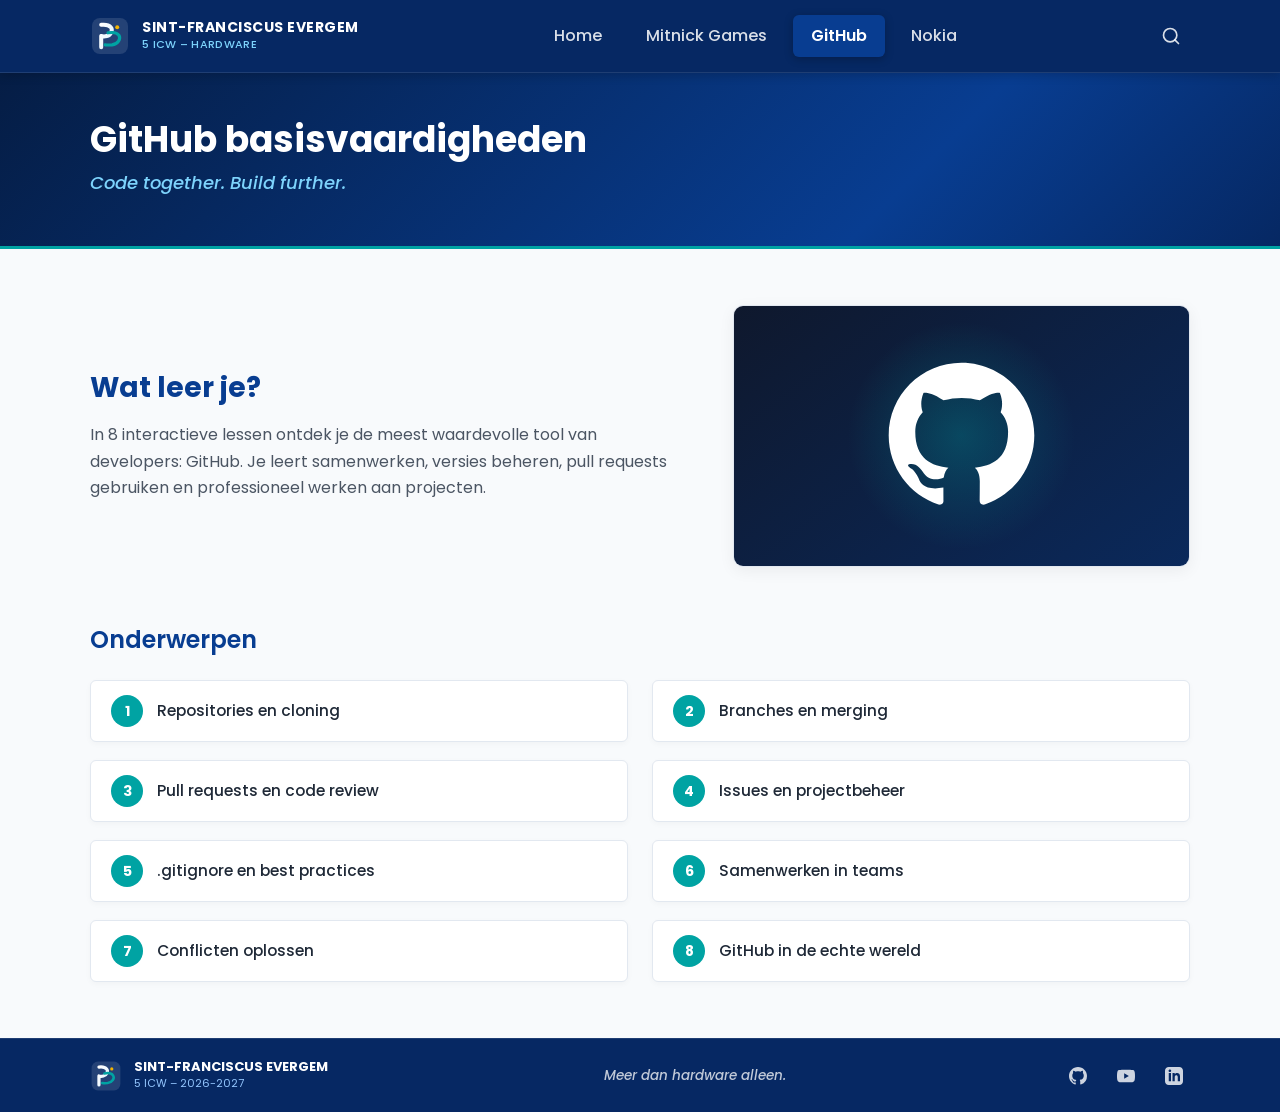
==== github.html @ 963df478 "feat(Tweede grote push nadat de opdracht is veranderd)" ====
<!DOCTYPE html>
<html lang="nl">
<head>
  <meta charset="UTF-8">
  <meta name="viewport" content="width=device-width, initial-scale=1.0">
  <title>GitHub basisvaardigheden - Intermezzo's 5 Hardware | Sint-Franciscus Evergem</title>
  <meta name="description" content="GitHub basisvaardigheden - 8 interactieve lessen over de meest waardevolle tool van developers. Code together. Build further.">
  <link rel="stylesheet" href="assets/css/style.css">
  <link rel="icon" type="image/svg+xml" href="assets/images/logo.svg">
</head>
<body>

  <!-- Header & Navigatie -->
  <header class="site-header">
    <div class="container header-inner">
      <a href="index.html" class="brand-link" aria-label="Sint-Franciscus Evergem Home">
        <img src="assets/images/logo.svg" alt="Sint-Franciscus Evergem logo" class="brand-logo-img">
        <div class="brand-text">
          <span class="brand-title">Sint-Franciscus Evergem</span>
          <span class="brand-sub">5 ICW – HARDWARE</span>
        </div>
      </a>

      <nav aria-label="Hoofdnavigatie">
        <ul class="nav-menu">
          <li><a href="index.html" class="nav-link">Home</a></li>
          <li><a href="mitnick.html" class="nav-link">Mitnick Games</a></li>
          <li><a href="github.html" class="nav-link active" aria-current="page">GitHub</a></li>
          <li><a href="nokia.html" class="nav-link">Nokia</a></li>
        </ul>
      </nav>

      <div class="header-actions">
        <button class="search-toggle-btn" aria-label="Open zoekbalk" title="Zoeken">
          <svg viewBox="0 0 24 24" width="20" height="20" stroke="currentColor" stroke-width="2" fill="none" stroke-linecap="round" stroke-linejoin="round">
            <circle cx="11" cy="11" r="8"></circle>
            <line x1="21" y1="21" x2="16.65" y2="16.65"></line>
          </svg>
        </button>

        <button class="mobile-menu-btn" aria-label="Open menu" aria-expanded="false">
          <svg viewBox="0 0 24 24" stroke="currentColor" stroke-width="2" fill="none" stroke-linecap="round" stroke-linejoin="round">
            <line x1="3" y1="12" x2="21" y2="12"></line>
            <line x1="3" y1="6" x2="21" y2="6"></line>
            <line x1="3" y1="18" x2="21" y2="18"></line>
          </svg>
        </button>
      </div>
    </div>

    <!-- Uitklapbare zoekbalk -->
    <div class="search-bar-container">
      <div class="search-input-wrapper">
        <input type="text" id="siteSearchInput" placeholder="Zoek op de website (bv. GitHub, Mitnick, Nokia)..." autocomplete="off">
        <button class="search-close-btn" aria-label="Sluit zoekbalk">&times;</button>
      </div>
      <div class="search-results-box" id="searchResultsBox"></div>
    </div>
  </header>

  <!-- Hoofdinhoud -->
  <main class="main-content">
    <!-- Hero Banner (GitHub) -->
    <section class="page-hero">
      <div class="container">
        <h1 class="page-hero-title">GitHub basisvaardigheden</h1>
        <p class="page-hero-subtitle">Code together. Build further.</p>
      </div>
    </section>

    <!-- Inhoud Sectie -->
    <section class="detail-section">
      <div class="container">
        <!-- Bovenste rij: Tekst + GitHub Badge Afbeelding -->
        <div class="detail-split-row">
          <div class="detail-text">
            <h2>Wat leer je?</h2>
            <p>
              In 8 interactieve lessen ontdek je de meest waardevolle tool van developers: 
              GitHub. Je leert samenwerken, versies beheren, pull requests gebruiken en professioneel werken aan projecten.
            </p>
          </div>
          <div class="detail-media">
            <img src="assets/images/github-badge.svg" alt="GitHub Octocat logo en developer community">
          </div>
        </div>

        <!-- Onderste rij: 8 Genummerde Onderwerpen -->
        <div class="topics-section">
          <h3>Onderwerpen</h3>
          <div class="topics-grid">
            <div class="topic-item">
              <span class="topic-badge">1</span>
              <span class="topic-text">Repositories en cloning</span>
            </div>
            <div class="topic-item">
              <span class="topic-badge">2</span>
              <span class="topic-text">Branches en merging</span>
            </div>
            <div class="topic-item">
              <span class="topic-badge">3</span>
              <span class="topic-text">Pull requests en code review</span>
            </div>
            <div class="topic-item">
              <span class="topic-badge">4</span>
              <span class="topic-text">Issues en projectbeheer</span>
            </div>
            <div class="topic-item">
              <span class="topic-badge">5</span>
              <span class="topic-text">.gitignore en best practices</span>
            </div>
            <div class="topic-item">
              <span class="topic-badge">6</span>
              <span class="topic-text">Samenwerken in teams</span>
            </div>
            <div class="topic-item">
              <span class="topic-badge">7</span>
              <span class="topic-text">Conflicten oplossen</span>
            </div>
            <div class="topic-item">
              <span class="topic-badge">8</span>
              <span class="topic-text">GitHub in de echte wereld</span>
            </div>
          </div>
        </div>
      </div>
    </section>
  </main>

  <!-- 7. Footer (op alle pagina's) -->
  <footer class="site-footer">
    <div class="container footer-inner">
      <div class="footer-brand">
        <img src="assets/images/logo.svg" alt="Sint-Franciscus Evergem schoollogo" class="footer-logo-img">
        <div>
          <div class="footer-brand-title">SINT-FRANCISCUS EVERGEM</div>
          <div class="footer-brand-sub">5 ICW – 2026-2027</div>
        </div>
      </div>

      <div class="footer-slogan">
        Meer dan hardware alleen.
      </div>

      <div class="footer-socials" aria-label="Sociale netwerken">
        <a href="https://github.com" target="_blank" rel="noopener noreferrer" class="social-link" aria-label="GitHub">
          <svg viewBox="0 0 24 24"><path d="M12 0C5.37 0 0 5.37 0 12c0 5.31 3.435 9.795 8.205 11.385.6.105.825-.255.825-.57 0-.285-.015-1.23-.015-2.235-3.015.555-3.795-.735-4.035-1.41-.135-.345-.72-1.41-1.23-1.695-.42-.225-1.02-.78-.015-.795.945-.015 1.62.87 1.845 1.23 1.08 1.815 2.805 1.305 3.495.99.105-.78.42-1.305.765-1.605-2.67-.3-5.46-1.335-5.46-5.925 0-1.305.465-2.385 1.23-3.225-.12-.3-.54-1.53.12-3.18 0 0 1.005-.315 3.3 1.23.96-.27 1.98-.405 3-.405s2.04.135 3 .405c2.295-1.56 3.3-1.23 3.3-1.23.66 1.65.24 2.88.12 3.18.765.84 1.23 1.905 1.23 3.225 0 4.605-2.805 5.625-5.475 5.925.435.375.81 1.095.81 2.22 0 1.605-.015 2.895-.015 3.3 0 .315.225.69.825.57A12.02 12.02 0 0024 12c0-6.63-5.37-12-12-12z"/></svg>
        </a>
        <a href="https://youtube.com" target="_blank" rel="noopener noreferrer" class="social-link" aria-label="YouTube">
          <svg viewBox="0 0 24 24"><path d="M23.498 6.186a3.016 3.016 0 0 0-2.122-2.136C19.505 3.545 12 3.545 12 3.545s-7.505 0-9.377.505A3.017 3.017 0 0 0 .502 6.186C0 8.07 0 12 0 12s0 3.93.502 5.814a3.016 3.016 0 0 0 2.122 2.136c1.871.505 9.376.505 9.376.505s7.505 0 9.377-.505a3.015 3.015 0 0 0 2.122-2.136C24 15.93 24 12 24 12s0-3.93-.502-5.814zM9.545 15.568V8.432L15.818 12l-6.273 3.568z"/></svg>
        </a>
        <a href="https://linkedin.com" target="_blank" rel="noopener noreferrer" class="social-link" aria-label="LinkedIn">
          <svg viewBox="0 0 24 24"><path d="M19 0h-14c-2.761 0-5 2.239-5 5v14c0 2.761 2.239 5 5 5h14c2.762 0 5-2.239 5-5v-14c0-2.761-2.238-5-5-5zm-11 19h-3v-11h3v11zm-1.5-12.268c-.966 0-1.75-.79-1.75-1.764s.784-1.764 1.75-1.764 1.75.79 1.75 1.764-.783 1.764-1.75 1.764zm13.5 12.268h-3v-5.604c0-3.368-4-3.113-4 0v5.604h-3v-11h3v1.765c1.396-2.586 7-2.777 7 2.476v6.759z"/></svg>
        </a>
      </div>
    </div>
  </footer>

  <script src="assets/js/main.js"></script>
</body>
</html>
---- assets/css/style.css ----
/* ==========================================================================
   SINT-FRANCISCUS EVERGEM - 5 ICW (HARDWARE)
   Website Intermezzo's 5 Hardware - Mockup & Functioneel Design
   ========================================================================== */

@import url('https://fonts.googleapis.com/css2?family=Poppins:ital,wght@0,400;0,500;0,600;0,700;1,400;1,600&display=swap');

/* --- 2. Kleurenpallet & Variabelen --- */
:root {
  --primary: #083D91;          /* Donkerblauw */
  --primary-dark: #052968;
  --primary-deep: #061c3d;
  --primary-light: #1254bf;
  --secondary: #00A3A3;        /* Teal */
  --secondary-hover: #008787;
  --secondary-light: #e0f7f7;
  --accent: #F4B400;           /* Geel */
  --accent-hover: #dc9f00;
  --bg-page: #F8FAFC;          /* Lichtgrijs */
  --text-main: #1F2937;        /* Donkergrijs */
  --text-muted: #4B5563;
  --text-light: #9CA3AF;
  --white: #FFFFFF;
  --border: #E2E8F0;
  --card-shadow: 0 4px 16px rgba(0, 0, 0, 0.06);
  --card-hover-shadow: 0 10px 25px rgba(8, 61, 145, 0.12);
  --header-bg: #062863;
  --footer-bg: #062863;
  --radius-sm: 6px;
  --radius-md: 10px;
  --radius-lg: 14px;
  --font-family: 'Poppins', -apple-system, BlinkMacSystemFont, 'Segoe UI', Roboto, sans-serif;
}

/* --- Reset & Basis --- */
*, *::before, *::after {
  box-sizing: border-box;
  margin: 0;
  padding: 0;
}

html {
  scroll-behavior: smooth;
}

body {
  font-family: var(--font-family);
  font-size: 16px;
  font-weight: 400;
  line-height: 1.6;
  color: var(--text-main);
  background-color: var(--bg-page);
  min-height: 100vh;
  display: flex;
  flex-direction: column;
  overflow-x: hidden; /* Checklist: Geen horizontale scrollbar */
}

/* --- 3. Typografie --- */
h1 {
  font-size: 36px;
  font-weight: 700;
  line-height: 1.25;
}

h2 {
  font-size: 28px;
  font-weight: 700;
  line-height: 1.3;
  color: var(--primary);
  margin-bottom: 1rem;
}

h3 {
  font-size: 20px;
  font-weight: 600;
  line-height: 1.4;
  color: var(--text-main);
}

p {
  font-size: 16px;
  font-weight: 400;
  color: var(--text-muted);
  line-height: 1.65;
}

a {
  color: inherit;
  text-decoration: none;
  transition: all 0.2s ease-in-out;
}

img {
  max-width: 100%;
  height: auto;
  display: block;
}

/* --- Containers & Layout --- */
.container {
  width: 100%;
  max-width: 1140px;
  margin: 0 auto;
  padding: 0 20px;
}

.main-content {
  flex: 1 0 auto;
}

/* --- 4. Componenten & Knoppen --- */
.btn {
  display: inline-flex;
  align-items: center;
  justify-content: center;
  gap: 8px;
  font-family: var(--font-family);
  font-size: 16px;
  font-weight: 600;
  padding: 11px 24px;
  border-radius: var(--radius-sm);
  cursor: pointer;
  border: none;
  transition: all 0.25s ease;
  text-decoration: none;
}

/* Primaire knop (Donkerblauw) */
.btn-primary {
  background-color: var(--primary);
  color: var(--white);
  border: 2px solid var(--primary);
}

.btn-primary:hover, .btn-primary:focus-visible {
  background-color: var(--primary-dark);
  border-color: var(--primary-dark);
  color: var(--white);
  transform: translateY(-1px);
  box-shadow: 0 4px 12px rgba(8, 61, 145, 0.25);
}

/* Secundaire knop (Teal border & tekst) */
.btn-secondary {
  background-color: transparent;
  color: var(--secondary);
  border: 2px solid var(--secondary);
}

.btn-secondary:hover, .btn-secondary:focus-visible {
  background-color: var(--secondary);
  color: var(--white);
  transform: translateY(-1px);
  box-shadow: 0 4px 12px rgba(0, 163, 163, 0.2);
}

/* Accent knop (Geel, gebruikt in Home Hero) */
.btn-accent {
  background-color: var(--accent);
  color: #111827;
  font-weight: 700;
  border: 2px solid var(--accent);
  box-shadow: 0 4px 14px rgba(244, 180, 0, 0.35);
}

.btn-accent:hover, .btn-accent:focus-visible {
  background-color: var(--accent-hover);
  border-color: var(--accent-hover);
  color: #111827;
  transform: translateY(-2px);
  box-shadow: 0 6px 18px rgba(244, 180, 0, 0.45);
}

/* --- Header & Navigatie --- */
.site-header {
  background-color: var(--header-bg);
  position: sticky;
  top: 0;
  z-index: 1000;
  border-bottom: 1px solid rgba(255, 255, 255, 0.1);
  box-shadow: 0 2px 10px rgba(0, 0, 0, 0.2);
}

.header-inner {
  display: flex;
  align-items: center;
  justify-content: space-between;
  height: 72px;
}

/* Logo & School Branding */
.brand-link {
  display: flex;
  align-items: center;
  gap: 12px;
  color: var(--white);
}

.brand-logo-img {
  width: 40px;
  height: 40px;
  flex-shrink: 0;
}

.brand-text {
  display: flex;
  flex-direction: column;
}

.brand-title {
  font-size: 14px;
  font-weight: 700;
  letter-spacing: 0.5px;
  color: var(--white);
  text-transform: uppercase;
  line-height: 1.2;
}

.brand-sub {
  font-size: 11px;
  font-weight: 500;
  color: #7dd3fc;
  letter-spacing: 0.3px;
}

/* Nav Menu */
.nav-menu {
  display: flex;
  align-items: center;
  gap: 8px;
  list-style: none;
}

.nav-link {
  display: inline-block;
  font-size: 16px;
  font-weight: 500;
  color: rgba(255, 255, 255, 0.85);
  padding: 8px 18px;
  border-radius: var(--radius-sm);
  transition: all 0.2s ease;
}

.nav-link:hover {
  color: var(--white);
  background-color: rgba(255, 255, 255, 0.1);
}

/* Navigatie (actief) */
.nav-link.active {
  color: var(--white);
  background-color: var(--primary);
  font-weight: 600;
  box-shadow: 0 2px 8px rgba(0, 0, 0, 0.25);
  position: relative;
}

/* Header Acties (Zoekknop) */
.header-actions {
  display: flex;
  align-items: center;
  gap: 12px;
}

.search-toggle-btn {
  background: transparent;
  border: none;
  color: rgba(255, 255, 255, 0.85);
  width: 38px;
  height: 38px;
  border-radius: 50%;
  display: flex;
  align-items: center;
  justify-content: center;
  cursor: pointer;
  transition: all 0.2s ease;
}

.search-toggle-btn:hover {
  color: var(--white);
  background-color: rgba(255, 255, 255, 0.12);
}

.mobile-menu-btn {
  display: none;
  background: transparent;
  border: none;
  color: var(--white);
  width: 40px;
  height: 40px;
  cursor: pointer;
  padding: 8px;
}

.mobile-menu-btn svg {
  width: 24px;
  height: 24px;
}

/* Search Dropdown / Bar */
.search-bar-container {
  display: none;
  background-color: #051d45;
  padding: 12px 20px;
  border-bottom: 1px solid rgba(255, 255, 255, 0.1);
}

.search-bar-container.open {
  display: block;
  animation: slideDown 0.25s ease;
}

.search-input-wrapper {
  max-width: 600px;
  margin: 0 auto;
  position: relative;
  display: flex;
  align-items: center;
}

.search-input-wrapper input {
  width: 100%;
  padding: 10px 42px 10px 16px;
  border-radius: var(--radius-sm);
  border: 1px solid rgba(255, 255, 255, 0.2);
  background: rgba(255, 255, 255, 0.1);
  color: var(--white);
  font-family: var(--font-family);
  font-size: 15px;
  outline: none;
}

.search-input-wrapper input::placeholder {
  color: rgba(255, 255, 255, 0.55);
}

.search-input-wrapper input:focus {
  background: rgba(255, 255, 255, 0.15);
  border-color: var(--secondary);
}

.search-close-btn {
  position: absolute;
  right: 12px;
  background: transparent;
  border: none;
  color: rgba(255, 255, 255, 0.7);
  cursor: pointer;
  font-size: 16px;
}

.search-results-box {
  max-width: 600px;
  margin: 8px auto 0 auto;
  background: var(--white);
  border-radius: var(--radius-sm);
  box-shadow: 0 4px 16px rgba(0,0,0,0.3);
  overflow: hidden;
  display: none;
}

.search-results-box a {
  display: block;
  padding: 10px 16px;
  color: var(--text-main);
  border-bottom: 1px solid var(--border);
  font-size: 14px;
}

.search-results-box a:hover {
  background-color: var(--secondary-light);
  color: var(--primary);
}

/* --- Hero Sectie (Home) --- */
.hero-home {
  background: linear-gradient(135deg, #051d45 0%, #083D91 60%, #062863 100%);
  color: var(--white);
  padding: 56px 0 60px 0;
  position: relative;
  overflow: hidden;
}

.hero-home::before {
  content: '';
  position: absolute;
  top: 0;
  left: 0;
  right: 0;
  bottom: 0;
  background-image: 
    radial-gradient(circle at 10% 20%, rgba(0, 163, 163, 0.15) 0%, transparent 40%),
    radial-gradient(circle at 90% 80%, rgba(8, 61, 145, 0.25) 0%, transparent 50%);
  pointer-events: none;
}

.hero-grid {
  display: grid;
  grid-template-columns: 1.1fr 1fr;
  align-items: center;
  gap: 48px;
  position: relative;
  z-index: 1;
}

.hero-content {
  display: flex;
  flex-direction: column;
  align-items: flex-start;
}

.hero-title {
  color: var(--white);
  margin-bottom: 8px;
  letter-spacing: -0.5px;
}

.hero-subtitle {
  font-size: 22px;
  font-weight: 500;
  color: #93c5fd;
  margin-bottom: 16px;
}

.hero-desc {
  font-size: 16px;
  color: rgba(255, 255, 255, 0.88);
  margin-bottom: 28px;
  line-height: 1.6;
  max-width: 480px;
}

/* Hero Visual & Keywords (Home) */
.hero-visual-wrapper {
  display: flex;
  align-items: center;
  gap: 24px;
  justify-content: flex-end;
}

.hero-image-frame {
  position: relative;
  border-radius: var(--radius-md);
  overflow: hidden;
  box-shadow: 0 12px 30px rgba(0, 0, 0, 0.4);
  border: 1px solid rgba(255, 255, 255, 0.15);
  max-width: 440px;
}

.hero-image-frame img {
  width: 100%;
  height: 280px;
  object-fit: cover;
  transition: transform 0.4s ease;
}

.hero-image-frame:hover img {
  transform: scale(1.03);
}

.hero-keywords {
  display: flex;
  flex-direction: column;
  gap: 12px;
  font-size: 15px;
  font-weight: 700;
  letter-spacing: 2px;
  color: rgba(255, 255, 255, 0.9);
  text-transform: uppercase;
}

.hero-keywords span {
  transition: color 0.2s, transform 0.2s;
}

.hero-keywords span:hover {
  color: var(--accent);
  transform: translateX(3px);
}

/* --- Subpagina Hero (Mitnick, GitHub, Nokia) --- */
.page-hero {
  background: linear-gradient(135deg, #051d45 0%, #083D91 70%, #062863 100%);
  color: var(--white);
  padding: 44px 0 48px 0;
  position: relative;
  overflow: hidden;
  border-bottom: 3px solid var(--secondary);
}

.page-hero-title {
  color: var(--white);
  margin-bottom: 6px;
}

.page-hero-subtitle {
  font-size: 18px;
  font-weight: 500;
  color: #7dd3fc;
  font-style: italic;
}

/* --- Kaarten Sectie (Home) --- */
.section-cards {
  padding: 64px 0;
}

.cards-grid {
  display: grid;
  grid-template-columns: repeat(3, 1fr);
  gap: 28px;
}

.card {
  background: var(--white);
  border-radius: var(--radius-md);
  border: 1px solid var(--border);
  box-shadow: var(--card-shadow);
  overflow: hidden;
  display: flex;
  flex-direction: column;
  transition: transform 0.25s ease, box-shadow 0.25s ease, border-color 0.25s ease;
}

.card:hover {
  transform: translateY(-4px);
  box-shadow: var(--card-hover-shadow);
  border-color: #cbd5e1;
}

.card-img-wrapper {
  position: relative;
  width: 100%;
  height: 200px;
  overflow: hidden;
  background-color: #0f172a;
}

.card-img-wrapper img {
  width: 100%;
  height: 100%;
  object-fit: cover;
  transition: transform 0.4s ease;
}

.card:hover .card-img-wrapper img {
  transform: scale(1.05);
}

.card-body {
  padding: 24px;
  display: flex;
  flex-direction: column;
  flex: 1;
}

.card-title {
  margin-bottom: 12px;
  color: var(--text-main);
}

.card-text {
  font-size: 14.5px;
  line-height: 1.6;
  margin-bottom: 20px;
  flex: 1;
}

.card-link {
  display: inline-flex;
  align-items: center;
  gap: 6px;
  font-size: 15px;
  font-weight: 600;
  color: var(--primary);
  margin-top: auto;
}

.card-link:hover {
  color: var(--secondary);
  transform: translateX(3px);
}

/* --- Quote Sectie (Home) --- */
.section-quote {
  padding: 48px 0 64px 0;
  background-color: var(--white);
  border-top: 1px solid var(--border);
  border-bottom: 1px solid var(--border);
  text-align: center;
}

.quote-box {
  max-width: 800px;
  margin: 0 auto;
  position: relative;
}

.quote-icon {
  font-size: 48px;
  color: #94a3b8;
  line-height: 1;
  opacity: 0.5;
  font-family: Georgia, serif;
}

.quote-text {
  font-size: 22px;
  font-style: italic;
  font-weight: 500;
  color: #334155;
  line-height: 1.5;
  margin: 12px 0 16px 0;
}

.quote-author {
  font-size: 15px;
  font-weight: 500;
  color: var(--text-muted);
  margin-bottom: 20px;
}

.quote-divider {
  width: 64px;
  height: 4px;
  background-color: var(--secondary);
  margin: 0 auto;
  border-radius: 2px;
}

/* --- Detailpagina's Layout (Mitnick, GitHub, Nokia) --- */
.detail-section {
  padding: 56px 0;
}

.detail-split-row {
  display: grid;
  grid-template-columns: 1.3fr 1fr;
  align-items: center;
  gap: 48px;
  margin-bottom: 56px;
}

.detail-text h2 {
  margin-bottom: 16px;
}

.detail-media {
  border-radius: var(--radius-md);
  overflow: hidden;
  box-shadow: var(--card-shadow);
  border: 1px solid var(--border);
}

.detail-media img {
  width: 100%;
  height: 260px;
  object-fit: cover;
}

/* Mitnick: Wall of Fame */
.wall-of-fame-card {
  background: var(--white);
  border-radius: var(--radius-md);
  border: 1px solid var(--border);
  box-shadow: var(--card-shadow);
  padding: 32px;
  max-width: 720px;
}

.wall-header {
  display: flex;
  align-items: center;
  gap: 12px;
  margin-bottom: 24px;
  padding-bottom: 16px;
  border-bottom: 2px solid var(--bg-page);
}

.wall-icon {
  font-size: 28px;
}

.wall-header h3 {
  font-size: 22px;
  color: var(--primary);
}

.wall-list {
  list-style: none;
  display: flex;
  flex-direction: column;
  gap: 16px;
}

.wall-item {
  display: flex;
  align-items: center;
  padding: 12px 18px;
  border-radius: var(--radius-sm);
  background-color: var(--bg-page);
  border-left: 4px solid var(--accent);
  transition: transform 0.2s ease;
}

.wall-item:hover {
  transform: translateX(4px);
  background-color: #f1f5f9;
}

.wall-year {
  font-size: 16px;
  font-weight: 700;
  color: var(--primary);
  width: 90px;
}

.wall-names {
  font-size: 16px;
  font-weight: 500;
  color: var(--text-main);
}

/* GitHub: Onderwerpen Grid (Numbered 1-8) */
.topics-section h3 {
  font-size: 24px;
  color: var(--primary);
  margin-bottom: 24px;
}

.topics-grid {
  display: grid;
  grid-template-columns: repeat(2, 1fr);
  gap: 18px 24px;
}

.topic-item {
  display: flex;
  align-items: center;
  gap: 14px;
  background: var(--white);
  padding: 14px 20px;
  border-radius: var(--radius-sm);
  border: 1px solid var(--border);
  box-shadow: 0 2px 6px rgba(0, 0, 0, 0.03);
  transition: all 0.2s ease;
}

.topic-item:hover {
  border-color: var(--secondary);
  transform: translateY(-2px);
  box-shadow: 0 4px 12px rgba(0, 163, 163, 0.12);
}

.topic-badge {
  width: 32px;
  height: 32px;
  border-radius: 50%;
  background-color: var(--secondary);
  color: var(--white);
  display: flex;
  align-items: center;
  justify-content: center;
  font-weight: 700;
  font-size: 14px;
  flex-shrink: 0;
}

.topic-text {
  font-size: 15.5px;
  font-weight: 500;
  color: var(--text-main);
}

/* Nokia: Info Details List/Cards */
.nokia-details-grid {
  display: grid;
  grid-template-columns: repeat(3, 1fr);
  gap: 24px;
}

.nokia-info-card {
  background: var(--white);
  padding: 24px;
  border-radius: var(--radius-md);
  border: 1px solid var(--border);
  box-shadow: var(--card-shadow);
  display: flex;
  align-items: flex-start;
  gap: 16px;
  transition: all 0.25s ease;
}

.nokia-info-card:hover {
  transform: translateY(-3px);
  border-color: #cbd5e1;
  box-shadow: var(--card-hover-shadow);
}

.nokia-info-icon {
  width: 44px;
  height: 44px;
  border-radius: 10px;
  background-color: var(--secondary-light);
  color: var(--secondary);
  display: flex;
  align-items: center;
  justify-content: center;
  flex-shrink: 0;
}

.nokia-info-icon svg {
  width: 22px;
  height: 22px;
}

.nokia-info-content h4 {
  font-size: 14px;
  font-weight: 600;
  color: var(--text-muted);
  text-transform: uppercase;
  letter-spacing: 0.5px;
  margin-bottom: 4px;
}

.nokia-info-content p {
  font-size: 15.5px;
  font-weight: 600;
  color: var(--text-main);
  line-height: 1.4;
}

/* --- 7. Footer (op alle pagina's) --- */
.site-footer {
  background-color: var(--footer-bg);
  color: var(--white);
  padding: 20px 0;
  border-top: 1px solid rgba(255, 255, 255, 0.1);
  margin-top: auto;
}

.footer-inner {
  display: flex;
  align-items: center;
  justify-content: space-between;
  gap: 20px;
  flex-wrap: wrap;
}

.footer-brand {
  display: flex;
  align-items: center;
  gap: 12px;
}

.footer-logo-img {
  width: 32px;
  height: 32px;
  flex-shrink: 0;
}

.footer-brand-title {
  font-size: 13px;
  font-weight: 700;
  text-transform: uppercase;
  color: var(--white);
  line-height: 1.2;
}

.footer-brand-sub {
  font-size: 11px;
  color: #93c5fd;
}

.footer-slogan {
  font-size: 13.5px;
  font-weight: 500;
  color: rgba(255, 255, 255, 0.75);
  font-style: italic;
}

.footer-socials {
  display: flex;
  align-items: center;
  gap: 16px;
}

.social-link {
  color: rgba(255, 255, 255, 0.8);
  display: flex;
  align-items: center;
  justify-content: center;
  width: 32px;
  height: 32px;
  border-radius: 50%;
  transition: all 0.2s ease;
}

.social-link svg {
  width: 18px;
  height: 18px;
  fill: currentColor;
}

.social-link:hover {
  color: var(--secondary);
  background-color: rgba(255, 255, 255, 0.1);
  transform: translateY(-2px);
}

/* --- 6. Responsief Design (Desktop, Tablet, Mobiel) --- */
@media (max-width: 992px) {
  .hero-grid {
    grid-template-columns: 1fr;
    gap: 36px;
    text-align: left;
  }

  .hero-visual-wrapper {
    justify-content: flex-start;
  }

  .cards-grid {
    grid-template-columns: repeat(2, 1fr);
  }

  .nokia-details-grid {
    grid-template-columns: 1fr;
  }
}

@media (max-width: 768px) {
  h1 {
    font-size: 28px;
  }

  h2 {
    font-size: 24px;
  }

  h3 {
    font-size: 18px;
  }

  .header-inner {
    height: 64px;
  }

  /* Hamburger navigation */
  .mobile-menu-btn {
    display: flex;
    align-items: center;
    justify-content: center;
  }

  .nav-menu {
    position: absolute;
    top: 64px;
    left: 0;
    right: 0;
    background-color: var(--header-bg);
    flex-direction: column;
    align-items: stretch;
    padding: 16px 20px 24px 20px;
    border-bottom: 2px solid var(--secondary);
    gap: 10px;
    display: none;
    box-shadow: 0 10px 20px rgba(0, 0, 0, 0.3);
  }

  .nav-menu.open {
    display: flex;
    animation: fadeIn 0.2s ease;
  }

  .nav-link {
    padding: 12px 16px;
    width: 100%;
    border-radius: var(--radius-sm);
  }

  .hero-home {
    padding: 36px 0 44px 0;
  }

  .hero-desc {
    max-width: 100%;
  }

  .hero-visual-wrapper {
    flex-direction: column;
    align-items: stretch;
  }

  .hero-keywords {
    flex-direction: row;
    flex-wrap: wrap;
    gap: 12px;
    justify-content: center;
    font-size: 13px;
  }

  .cards-grid {
    grid-template-columns: 1fr;
    gap: 20px;
  }

  .detail-split-row {
    grid-template-columns: 1fr;
    gap: 28px;
    margin-bottom: 36px;
  }

  .topics-grid {
    grid-template-columns: 1fr;
  }

  .footer-inner {
    flex-direction: column;
    text-align: center;
    gap: 16px;
  }

  .footer-brand {
    justify-content: center;
  }

  .footer-socials {
    justify-content: center;
  }
}

/* Animatie */
@keyframes fadeIn {
  from { opacity: 0; transform: translateY(-8px); }
  to { opacity: 1; transform: translateY(0); }
}

@keyframes slideDown {
  from { opacity: 0; transform: translateY(-10px); }
  to { opacity: 1; transform: translateY(0); }
}
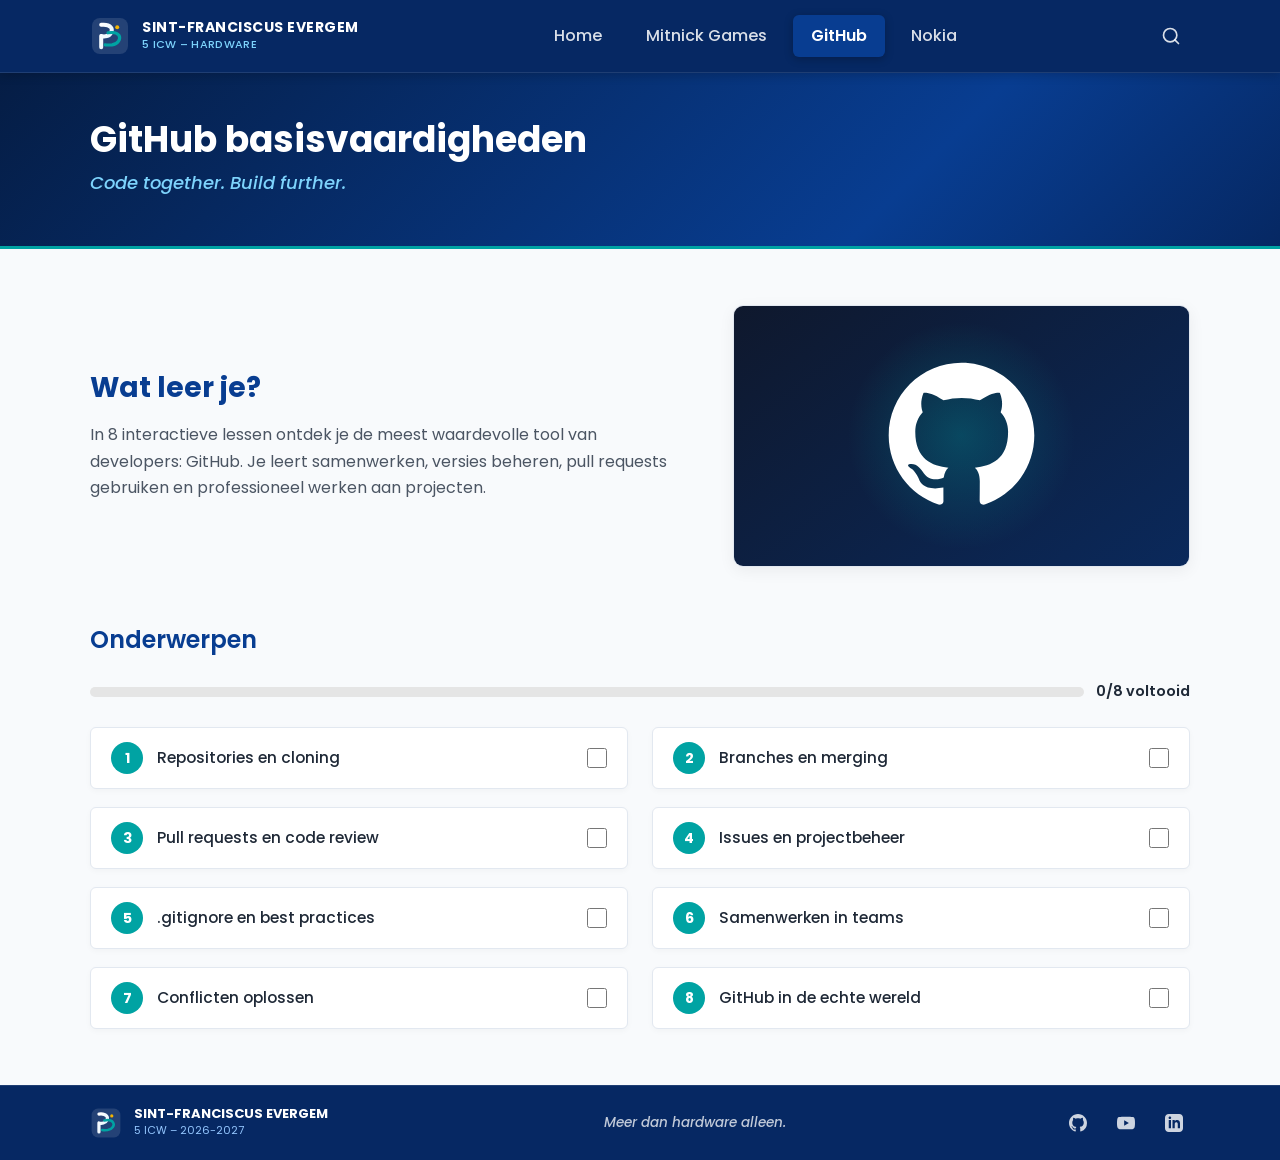
==== commit dcafc5e9: "feat(alles is al gedaan hier)" ====
--- a/github.html
+++ b/github.html
@@ -88,38 +88,55 @@
         <!-- Onderste rij: 8 Genummerde Onderwerpen -->
         <div class="topics-section">
           <h3>Onderwerpen</h3>
+
+          <!-- Voortgangsbalk -->
+          <div class="progress-wrapper">
+            <div class="progress-bar-track">
+              <div class="progress-bar-fill" id="progressBarFill"></div>
+            </div>
+            <span class="progress-label" id="progressLabel">0/8 voltooid</span>
+          </div>
+
           <div class="topics-grid">
             <div class="topic-item">
               <span class="topic-badge">1</span>
               <span class="topic-text">Repositories en cloning</span>
+              <input type="checkbox" class="topic-check" data-topic="1" aria-label="Markeer als voltooid">
             </div>
             <div class="topic-item">
               <span class="topic-badge">2</span>
               <span class="topic-text">Branches en merging</span>
+              <input type="checkbox" class="topic-check" data-topic="2" aria-label="Markeer als voltooid">
             </div>
             <div class="topic-item">
               <span class="topic-badge">3</span>
               <span class="topic-text">Pull requests en code review</span>
+              <input type="checkbox" class="topic-check" data-topic="3" aria-label="Markeer als voltooid">
             </div>
             <div class="topic-item">
               <span class="topic-badge">4</span>
               <span class="topic-text">Issues en projectbeheer</span>
+              <input type="checkbox" class="topic-check" data-topic="4" aria-label="Markeer als voltooid">
             </div>
             <div class="topic-item">
               <span class="topic-badge">5</span>
               <span class="topic-text">.gitignore en best practices</span>
+              <input type="checkbox" class="topic-check" data-topic="5" aria-label="Markeer als voltooid">
             </div>
             <div class="topic-item">
               <span class="topic-badge">6</span>
               <span class="topic-text">Samenwerken in teams</span>
+              <input type="checkbox" class="topic-check" data-topic="6" aria-label="Markeer als voltooid">
             </div>
             <div class="topic-item">
               <span class="topic-badge">7</span>
               <span class="topic-text">Conflicten oplossen</span>
+              <input type="checkbox" class="topic-check" data-topic="7" aria-label="Markeer als voltooid">
             </div>
             <div class="topic-item">
               <span class="topic-badge">8</span>
               <span class="topic-text">GitHub in de echte wereld</span>
+              <input type="checkbox" class="topic-check" data-topic="8" aria-label="Markeer als voltooid">
             </div>
           </div>
         </div>
@@ -158,4 +175,4 @@
 
   <script src="assets/js/main.js"></script>
 </body>
-</html>
+</html>
--- a/assets/css/style.css
+++ b/assets/css/style.css
@@ -1041,3 +1041,268 @@
   from { opacity: 0; transform: translateY(-10px); }
   to { opacity: 1; transform: translateY(0); }
 }
+
+.nokia-fun-card {
+  margin-top: 35px;
+  padding: 28px 32px;
+  display: flex;
+  align-items: center;
+  gap: 22px;
+  border-radius: 18px;
+  background: linear-gradient(135deg, #eef7ff, #ffffff);
+  border: 1px solid rgba(0, 100, 200, 0.12);
+  box-shadow: 0 10px 30px rgba(0, 0, 0, 0.08);
+  position: relative;
+  overflow: hidden;
+}
+
+.nokia-fun-card::after {
+  content: "";
+  position: absolute;
+  width: 140px;
+  height: 140px;
+  border-radius: 50%;
+  border: 2px solid rgba(0, 120, 255, 0.08);
+  right: -40px;
+  top: -40px;
+}
+
+.nokia-fun-icon {
+  width: 65px;
+  height: 65px;
+  flex-shrink: 0;
+  display: grid;
+  place-items: center;
+  border-radius: 16px;
+  background: #fff;
+  font-size: 32px;
+  box-shadow: 0 6px 18px rgba(0, 0, 0, 0.08);
+}
+
+.nokia-fun-label {
+  display: block;
+  margin-bottom: 5px;
+  font-size: 0.75rem;
+  font-weight: 800;
+  letter-spacing: 1.5px;
+  color: #1677ff;
+}
+
+.nokia-fun-card h3 {
+  margin: 0 0 8px;
+  font-size: 1.35rem;
+}
+
+.nokia-fun-card p {
+  margin: 0;
+  line-height: 1.7;
+  color: #5d6673;
+}
+
+@media (max-width: 600px) {
+  .nokia-fun-card {
+    align-items: flex-start;
+    padding: 22px;
+  }
+
+  .nokia-fun-icon {
+    width: 52px;
+    height: 52px;
+    font-size: 25px;
+  }
+}
+
+/* =========================
+   CYBER CHALLENGE
+========================= */
+
+.cyber-challenge-card {
+  margin-top: 35px;
+  padding: 30px;
+  display: flex;
+  gap: 24px;
+  align-items: flex-start;
+  border-radius: 18px;
+  background: linear-gradient(135deg, #f4f7ff, #ffffff);
+  border: 1px solid rgba(0, 80, 180, 0.12);
+  box-shadow: 0 10px 30px rgba(0, 0, 0, 0.08);
+}
+
+.cyber-challenge-icon {
+  width: 65px;
+  height: 65px;
+  flex-shrink: 0;
+  display: grid;
+  place-items: center;
+  border-radius: 16px;
+  background: white;
+  font-size: 31px;
+  box-shadow: 0 6px 18px rgba(0, 0, 0, 0.08);
+}
+
+.cyber-challenge-content {
+  flex: 1;
+}
+
+.cyber-challenge-label {
+  display: block;
+  margin-bottom: 6px;
+  font-size: 0.75rem;
+  font-weight: 800;
+  letter-spacing: 1.5px;
+  color: #1677ff;
+}
+
+.cyber-challenge-content h3 {
+  margin: 0 0 10px;
+  font-size: 1.4rem;
+}
+
+.cyber-challenge-content > p {
+  margin: 0 0 22px;
+  line-height: 1.7;
+  color: #5d6673;
+}
+
+.cyber-question {
+  padding: 20px;
+  border-radius: 14px;
+  background: rgba(255, 255, 255, 0.8);
+  border: 1px solid rgba(0, 0, 0, 0.07);
+}
+
+.cyber-question strong {
+  display: block;
+  margin-bottom: 14px;
+}
+
+.cyber-options {
+  display: flex;
+  flex-wrap: wrap;
+  gap: 10px;
+}
+
+.cyber-options button {
+  padding: 11px 16px;
+  border: 1px solid #d9e0ea;
+  border-radius: 10px;
+  background: white;
+  cursor: pointer;
+  font: inherit;
+  transition: 0.2s ease;
+}
+
+.cyber-options button:hover {
+  transform: translateY(-2px);
+  border-color: #1677ff;
+  box-shadow: 0 5px 15px rgba(0, 0, 0, 0.08);
+}
+
+.cyber-answer {
+  margin-top: 16px;
+  padding: 15px 18px;
+  display: flex;
+  gap: 12px;
+  align-items: flex-start;
+  border-radius: 12px;
+  background: #eef8f1;
+  border: 1px solid #cde8d5;
+}
+
+.cyber-answer span {
+  font-size: 20px;
+}
+
+.cyber-answer p {
+  margin: 0;
+  line-height: 1.6;
+}
+
+
+/* Mobiele versie */
+@media (max-width: 600px) {
+
+  .cyber-challenge-card {
+    flex-direction: column;
+    padding: 22px;
+  }
+
+  .cyber-challenge-icon {
+    width: 55px;
+    height: 55px;
+    font-size: 26px;
+  }
+
+  .cyber-options {
+    flex-direction: column;
+  }
+
+  .cyber-options button {
+    width: 100%;
+    text-align: left;
+  }
+
+}
+
+.cyber-options button.correct {
+  border-color: #2e9d55;
+  background: #eaf8ef;
+}
+
+.cyber-options button.wrong {
+  border-color: #d9534f;
+  background: #fff0ef;
+}
+
+.cyber-options button.correct,
+.cyber-options button.wrong {
+  cursor: default;
+}
+
+.progress-wrapper {
+  display: flex;
+  align-items: center;
+  gap: 12px;
+  margin: 16px 0 24px;
+}
+
+.progress-bar-track {
+  flex: 1;
+  height: 10px;
+  background: #e5e5e5;
+  border-radius: 999px;
+  overflow: hidden;
+}
+
+.progress-bar-fill {
+  height: 100%;
+  width: 0%;
+  background: linear-gradient(90deg, #2ea44f, #6cc644);
+  transition: width 0.3s ease;
+}
+
+.progress-label {
+  font-size: 0.9rem;
+  font-weight: 600;
+  white-space: nowrap;
+}
+
+.topic-item {
+  position: relative;
+}
+
+.topic-check {
+  margin-left: auto;
+  width: 20px;
+  height: 20px;
+  cursor: pointer;
+  accent-color: #2ea44f;
+}
+
+.topic-item:has(.topic-check:checked) {
+  opacity: 0.6;
+}
+
+.topic-item:has(.topic-check:checked) .topic-text {
+  text-decoration: line-through;
+}
